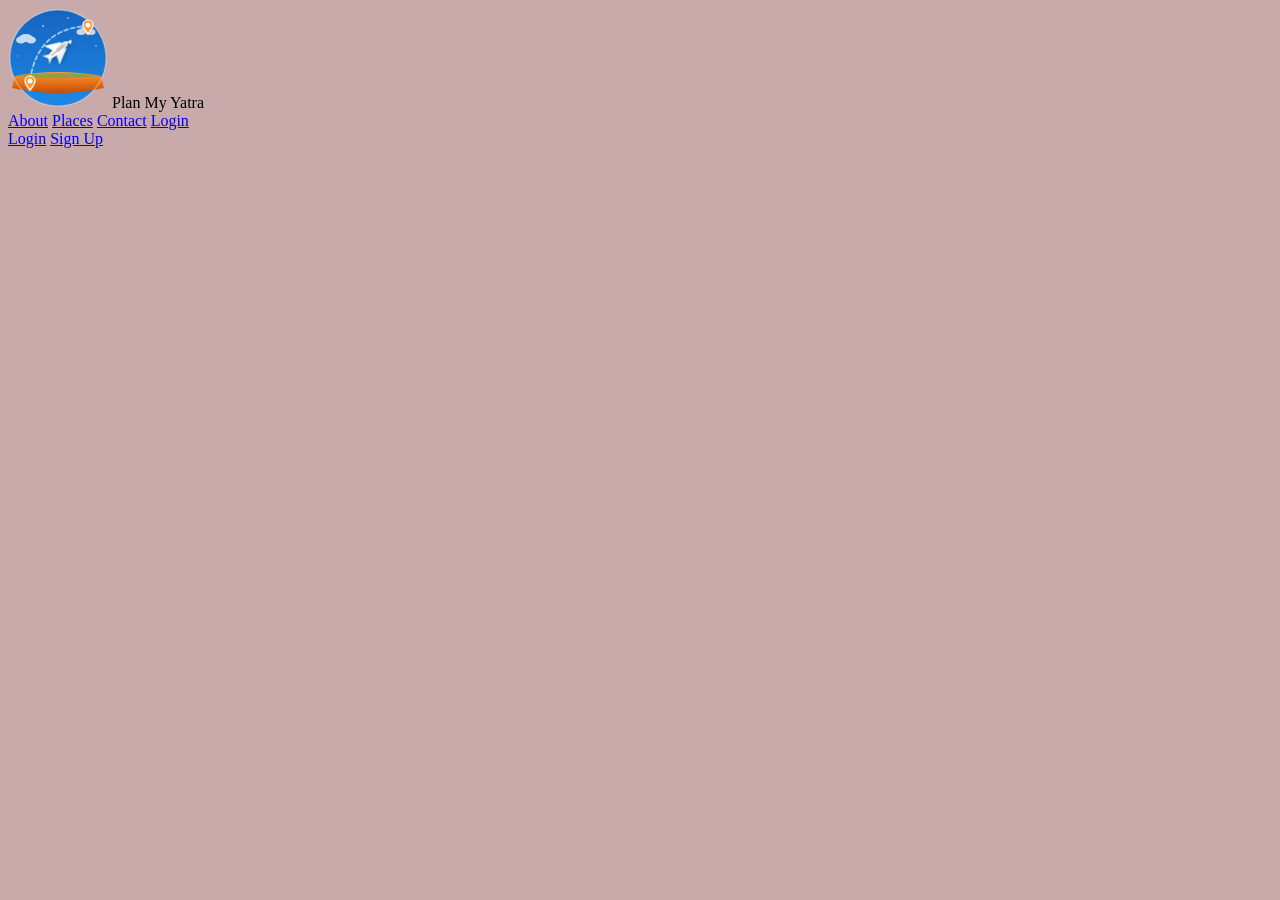
==== index.html @ 9a476115 "logo and heading added" ====
<!DOCTYPE html>
<html>
<head>
    <title>Home Page</title>
    <link rel="stylesheet" href="./css/style.css">
</head>
<body>
    <div>
        <div>
            <img class="main-logo-img" src="./images/main-logo.svg" alt="logo">
           <span class="main-heading">Plan My Yatra</span> 
        </div>

        <div>
            <a href="#">About</a>
            <a href="#">Places</a>
            <a href="#">Contact</a>
            <a href="#">Login</a>
        </div>

        <div>
            <a href="#">Login</a>
            <a href="#">Sign Up</a>
        </div>
    </div>
    
</body>
</html>
---- css/style.css ----
body{
    background-color: #C8AAAA;
    background-image: rgba(0, 0, 0, 0.5) rgba(0, 0, 0, 0.9) url(./../images/road-mountains.jpg);
    background-size: cover;
    background-attachment: fixed;

}
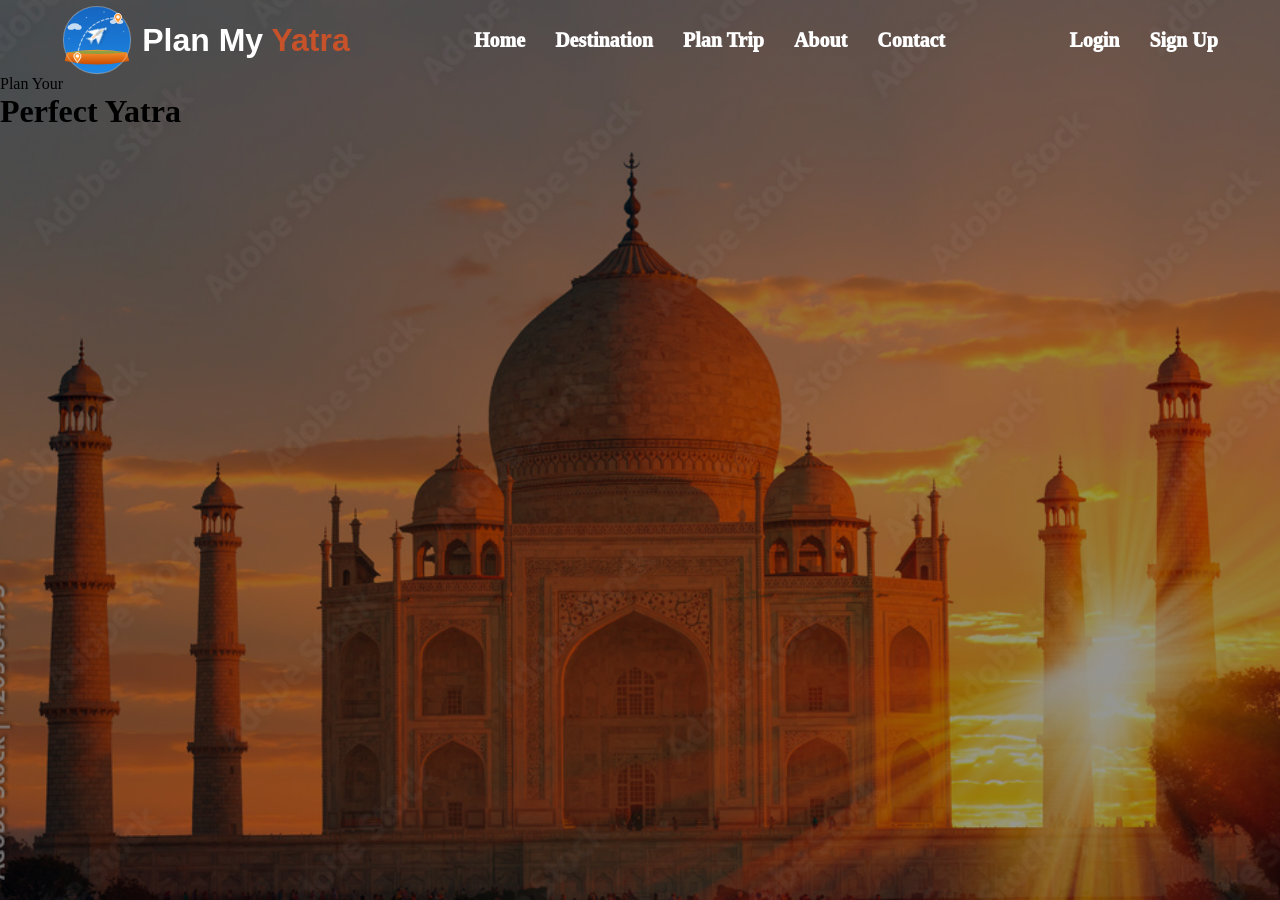
==== commit d5ac74a1: "background img added" ====
--- a/index.html
+++ b/index.html
@@ -3,26 +3,37 @@
 <head>
     <title>Home Page</title>
     <link rel="stylesheet" href="./css/style.css">
+    <link rel="stylesheet" href="./css/home.css">
+    <link rel="stylesheet" href="./css/navbar.css">
 </head>
 <body>
-    <div>
-        <div>
+    <div class="main-hero-section">
+    <div class="main-container">
+        <div class="img-container">
             <img class="main-logo-img" src="./images/main-logo.svg" alt="logo">
-           <span class="main-heading">Plan My Yatra</span> 
+         <h1 class="website-name">Plan My <span style="color: #c7522a;">Yatra</span> </h1>
         </div>
 
-        <div>
-            <a href="#">About</a>
-            <a href="#">Places</a>
-            <a href="#">Contact</a>
-            <a href="#">Login</a>
+        <div class="nav-menu">
+            <a class="menu" href="./index.html">Home</a>
+            <a class="menu" href="#">Destination</a>
+            <a class="menu" href="#">Plan Trip</a>
+            <a class="menu" href="#">About</a>
+            <a class="menu" href="#">Contact</a>
         </div>
 
-        <div>
-            <a href="#">Login</a>
-            <a href="#">Sign Up</a>
+        <div class="nav-menu">
+            <a class="menu" href="#">Login</a>
+            <a class="menu" href="#">Sign Up</a>
         </div>
     </div>
-    
+    <div>
+        <span> Plan Your </span><h1>Perfect Yatra</h1>
+    </div>
+ 
+    <div>
+
+        </div>
+    </div>
 </body>
 </html>
--- a/css/style.css
+++ b/css/style.css
@@ -1,7 +1,5 @@
 body{
-    background-color: #C8AAAA;
-    background-image: rgba(0, 0, 0, 0.5) rgba(0, 0, 0, 0.9) url(./../images/road-mountains.jpg);
-    background-size: cover;
-    background-attachment: fixed;
-
+  background-color: #FFFBF1;  
+  padding: 0;
+  margin: 0;
 }
--- a/css/home.css
+++ b/css/home.css
@@ -0,0 +1,25 @@
+/* .main-hero-section{
+    background-image: url(./../images/home-bg-img.jpg);
+    background-size: cover;
+    background-position: center;
+    height: 100vh;
+    width: 100%;
+    opacity: 0.6;
+} */
+*{
+  margin: 0;
+  padding: 0;
+  box-sizing: border-box;
+}
+
+body{
+  margin: 0;
+}
+
+.main-hero-section{
+    background: linear-gradient(rgba(0,0,0,0.4), rgba(0,0,0,0.4)),
+    url(./../images/home-bg-img.jpg);
+    background-size: cover;
+    background-position: center;
+    height: 100vh;
+}
--- a/css/navbar.css
+++ b/css/navbar.css
@@ -0,0 +1,41 @@
+.main-container{
+    display: flex;
+    flex-direction: row;
+    justify-content: space-around;
+    align-items: center;
+    padding-top: 5px;
+}
+
+.website-name{
+    font-weight: 700;
+    padding-left: 10px;
+    color: white;
+    font-family: 'Trebuchet MS', 'Lucida Sans Unicode', 'Lucida Grande', 'Lucida Sans', Arial, sans-serif;
+}
+
+.main-logo-img{
+    width: 70px;
+    height: 70px;
+   
+}
+
+.img-container{
+    display: flex;
+   flex-direction: row;
+   align-items: center;
+}
+
+
+.nav-menu{
+    display: flex;
+    flex-direction: row;
+    gap: 30px;
+   
+}
+
+.menu{
+    text-decoration: none;
+    color:white;
+    font-weight: 1000;
+    font-size: 20px;
+}
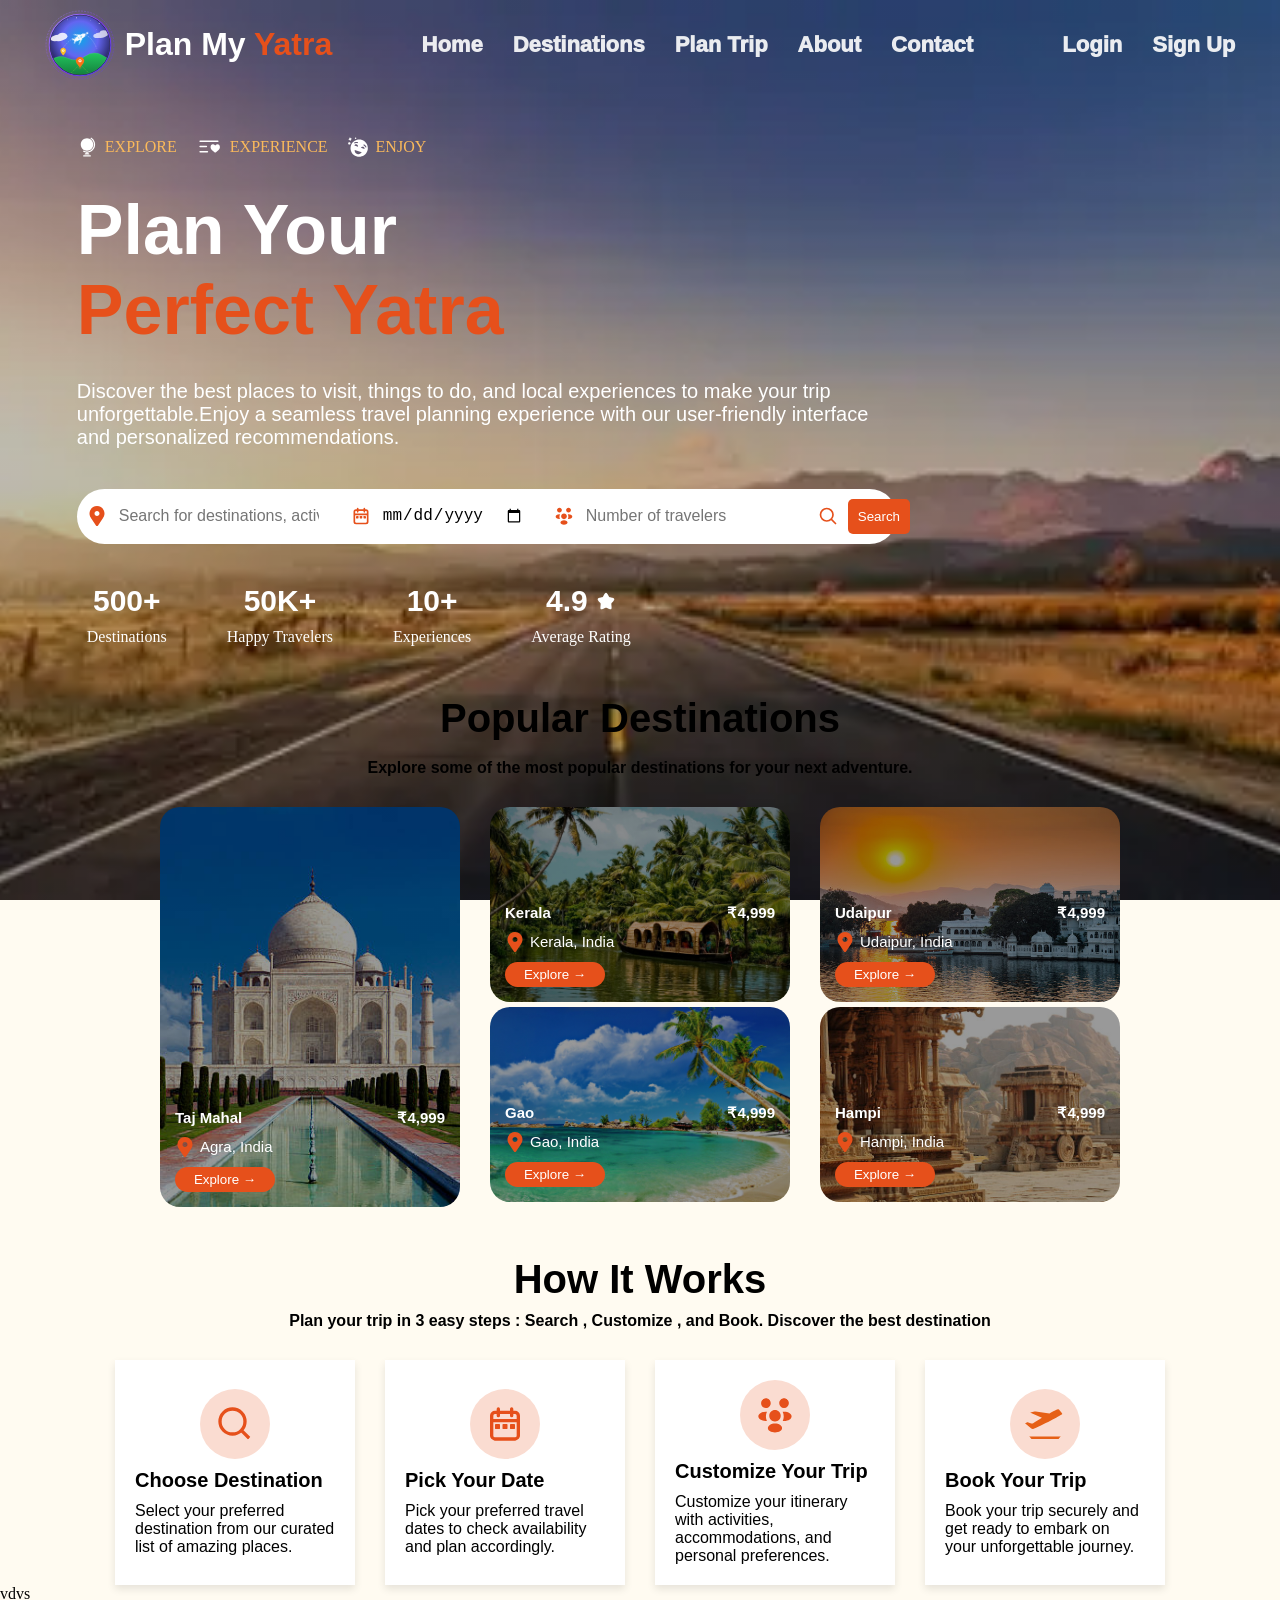
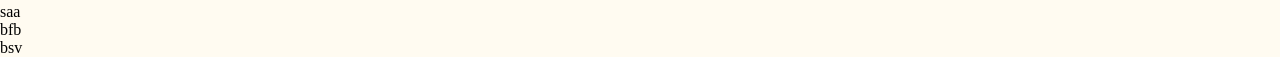
==== commit 5f07c0f0: "how it work section added" ====
--- a/index.html
+++ b/index.html
@@ -1,39 +1,313 @@
-<!DOCTYPE html>
+<!doctype html>
 <html>
-<head>
-    <title>Home Page</title>
-    <link rel="stylesheet" href="./css/style.css">
-    <link rel="stylesheet" href="./css/home.css">
-    <link rel="stylesheet" href="./css/navbar.css">
-</head>
-<body>
+  <head>
+    <title>Home</title>
+    <link rel="stylesheet" href="./css/style.css" />
+    <link rel="stylesheet" href="./css/home.css" />
+    <link rel="stylesheet" href="./css/navbar.css" />
+  </head>
+
+  <body>
     <div class="main-hero-section">
-    <div class="main-container">
+      <!-- Navbar -->
+      <div class="main-container">
         <div class="img-container">
-            <img class="main-logo-img" src="./images/main-logo.svg" alt="logo">
-         <h1 class="website-name">Plan My <span style="color: #c7522a;">Yatra</span> </h1>
+          <img
+            src="./images/plan_my_yatra_logo.svg"
+            alt="logo"
+            class="main-logo-img"
+          />
+          <h1 class="website-name">
+            Plan My <span style="color: #e6501b">Yatra</span>
+          </h1>
         </div>
 
         <div class="nav-menu">
-            <a class="menu" href="./index.html">Home</a>
-            <a class="menu" href="#">Destination</a>
-            <a class="menu" href="#">Plan Trip</a>
-            <a class="menu" href="#">About</a>
-            <a class="menu" href="#">Contact</a>
+          <a href="./index.html" class="menu">Home</a>
+          <a href="./pages/destinations.html" class="menu">Destinations</a>
+          <a href="" class="menu">Plan Trip</a>
+          <a href="" class="menu">About</a>
+          <a href="" class="menu">Contact</a>
         </div>
 
         <div class="nav-menu">
-            <a class="menu" href="#">Login</a>
-            <a class="menu" href="#">Sign Up</a>
-        </div>
+          <a href="" class="menu">Login</a>
+          <a href="" class="menu">Sign Up</a>
+        </div>
+      </div>
+
+      <!-- Main Content -->
+      <div class="main-content">
+        <div class="highlighted-main-content">
+          <span class="highlighted-text"
+            ><img src="./images/explore.svg" height="20px" alt="Explore Icon" />
+            EXPLORE</span
+          >
+          <span class="highlighted-text"
+            ><img
+              src="./images/exprience.svg"
+              height="25px"
+              alt="Experience Icon"
+            />
+            EXPERIENCE</span
+          >
+          <span class="highlighted-text"
+            ><img src="./images/enjoy.svg" height="20px" alt="Enjoy Icon" />
+            ENJOY</span
+          >
+        </div>
+
+        <div class="sub-content">
+          <span class="heading-1">Plan Your</span>
+          <br />
+          Perfect Yatra
+        </div>
+
+        <div class="main-info">
+          Discover the best places to visit, things to do, and local experiences
+          to make your trip unforgettable.Enjoy a seamless travel planning
+          experience with our user-friendly interface and personalized
+          recommendations.
+        </div>
+
+        <div class="destination-container">
+          <div class="destination-container-items">
+            <img src="./images/location.svg" height="20px" alt="location" />
+            <input
+              class="destination-input"
+              type="text"
+              placeholder="Search for destinations, activities, or experiences"
+            />
+          </div>
+
+          <div class="destination-container-items">
+            <img src="./images/date.svg" height="20px" alt="calendar" />
+            <input class="destination-input" type="date" />
+          </div>
+
+          <div class="destination-container-items">
+            <img src="./images/people.svg" height="20px" alt="people" />
+            <input
+              class="destination-input"
+              type="number"
+              placeholder="Number of travelers"
+            />
+          </div>
+
+          <div class="destination-container-items">
+            <img src="./images/search.svg" height="20px" alt="search" />
+            <button class="btn-search">Search</button>
+          </div>
+        </div>
+
+        <div class="recommendations">
+          <div class="recommendations-items">
+            <span class="recommendations-count">500+</span>
+            <span>Destinations</span>
+          </div>
+
+          <div class="recommendations-items">
+            <span class="recommendations-count">50K+</span>
+            <span>Happy Travelers</span>
+          </div>
+
+          <div class="recommendations-items">
+            <span class="recommendations-count">10+</span>
+            <span>Experiences</span>
+          </div>
+
+          <div class="recommendations-items">
+            <span class="recommendations-count">
+              4.9 <img src="./images/rating.svg" height="20px" alt="star" />
+            </span>
+            <span>Average Rating</span>
+          </div>
+        </div>
+      </div>
+
+      <!-- Destinations Section -->
+
+      <div class="destinations-section">
+        <span class="destinations-section-heading">Popular Destinations</span>
+        <br />
+        <span
+          >Explore some of the most popular destinations for your next
+          adventure.</span
+        >
+
+        <div class="destinations-section-container">
+          <div class="destinations-section-items-1">
+            <div class="card-info">
+              <div class="card-top-info">
+                <span class="card-name">Taj Mahal</span>
+                <span class="card-prize">₹4,999</span>
+              </div>
+              <div class="card-bottom-info">
+                <img src="./images/location.svg" alt="Location" height="20px" />
+                <span>Agra, India</span>
+              </div>
+              <button class="btn-book">Explore →</button>
+            </div>
+          </div>
+
+          <div class="destinations-section-items-2">
+            <div class="destinations-section-items-2-sub-1">
+              <div class="card-info">
+                <div class="card-top-info">
+                  <span class="card-name">Kerala</span>
+                  <span class="card-prize">₹4,999</span>
+                </div>
+                <div class="card-bottom-info">
+                  <img
+                    src="./images/location.svg"
+                    alt="Location"
+                    height="20px"
+                  />
+                  <span>Kerala, India</span>
+                </div>
+                <button class="btn-book">Explore →</button>
+              </div>
+            </div>
+
+            <div class="destinations-section-items-2-sub-2">
+              <div class="card-info">
+                <div class="card-top-info">
+                  <span class="card-name">Gao</span>
+                  <span class="card-prize">₹4,999</span>
+                </div>
+                <div class="card-bottom-info">
+                  <img
+                    src="./images/location.svg"
+                    alt="Location"
+                    height="20px"
+                  />
+                  <span>Gao, India</span>
+                </div>
+                <button class="btn-book">Explore →</button>
+              </div>
+            </div>
+          </div>
+
+          <div class="destination-container-items-3">
+            <div class="destinations-section-items-3-sub-1">
+              <div class="card-info">
+                <div class="card-top-info">
+                  <span class="card-name">Udaipur</span>
+                  <span class="card-prize">₹4,999</span>
+                </div>
+                <div class="card-bottom-info">
+                  <img
+                    src="./images/location.svg"
+                    alt="Location"
+                    height="20px"
+                  />
+                  <span>Udaipur, India</span>
+                </div>
+                <button class="btn-book">Explore →</button>
+              </div>
+            </div>
+            <div class="destinations-section-items-3-sub-2">
+              <div class="card-info">
+                <div class="card-top-info">
+                  <span class="card-name">Hampi</span>
+                  <span class="card-prize">₹4,999</span>
+                </div>
+                <div class="card-bottom-info">
+                  <img
+                    src="./images/location.svg"
+                    alt="Location"
+                    height="20px"
+                  />
+                  <span>Hampi, India</span>
+                </div>
+                <button class="btn-book">Explore →</button>
+              </div>
+            </div>
+          </div>
+        </div>
+      </div>
+
+      <!-- how its work section -->
+      <div class="work-section-container">
+        <span class="work-section-heading">How It Works</span>
+        <span class="work-section-description"
+          >Plan your trip in 3 easy steps : Search , Customize , and Book.
+          Discover the best destination</span
+        >
+
+        <div class="work-section-card-container">
+          <div class="work-section-card-container-item">
+            <div class="work-section-card">
+              <img
+                src="./images/search.svg"
+                alt="Search"
+                height="40px"
+                class="work-section-img"
+              />
+            </div>
+            <span class="work-card-heading">Choose Destination</span>
+            <span
+              >Select your preferred destination from our curated list of
+              amazing places.</span
+            >
+          </div>
+
+          <div class="work-section-card-container-item">
+            <div class="work-section-card">
+              <img
+                src="./images/date.svg"
+                alt="Search"
+                height="40px"
+                class="work-section-img"
+              />
+            </div>
+            <span class="work-card-heading">Pick Your Date</span>
+            <span
+              >Pick your preferred travel dates to check availability and plan
+              accordingly.</span
+            >
+          </div>
+
+          <div class="work-section-card-container-item">
+            <div class="work-section-card">
+              <img
+                src="./images/people.svg"
+                alt="Search"
+                height="40px"
+                class="work-section-img"
+              />
+            </div>
+            <span class="work-card-heading">Customize Your Trip</span>
+            <span
+              >Customize your itinerary with activities, accommodations, and
+              personal preferences.</span
+            >
+          </div>
+
+          <div class="work-section-card-container-item">
+            <div class="work-section-card">
+              <img
+                src="./images/book-trip.svg"
+                alt="Search"
+                height="40px"
+                class="work-section-img"
+              />
+            </div>
+            <span class="work-card-heading">Book Your Trip</span>
+            <span
+              >Book your trip securely and get ready to embark on your
+              unforgettable journey.</span>
+          </div>
+        </div>
+      </div>
+
+      <!-- footer -->
+       <div class="footer-main-container">
+        <div>vdvs</div>
+        <div>saa</div>
+        <div>bfb</div>
+        <div>bsv</div>
+       </div>
     </div>
-    <div>
-        <span> Plan Your </span><h1>Perfect Yatra</h1>
-    </div>
- 
-    <div>
-
-        </div>
-    </div>
-</body>
-</html>+  </body>
+</html>
--- a/css/home.css
+++ b/css/home.css
@@ -1,25 +1,303 @@
-/* .main-hero-section{
-    background-image: url(./../images/home-bg-img.jpg);
+.main-hero-section {
+    background-image: linear-gradient(rgba(0, 0, 0, 0.2), rgba(0, 0, 0, 0.3)), url(./../images/home-bg-img.webp);
     background-size: cover;
     background-position: center;
     height: 100vh;
+}
+
+.main-content {
+    margin-left: 6%;
+    margin-top: 50px;
+}
+
+.highlighted-main-content {
+    color: #FAB95B;
+    display: flex;
+    flex-direction: row;
+    margin-bottom: 30px;
+}
+
+.highlighted-text {
+    padding-right: 20px;
+    display: flex;
+    flex-direction: row;
+    align-items: center;
+    gap: 8px;
+}
+
+
+.sub-content {
+    font-size: 70px;
+    color: #E6501B;
+    font-family: 'Trebuchet MS', 'Lucida Sans Unicode', 'Lucida Grande', 'Lucida Sans', Arial, sans-serif;
+    font-weight: 900;
+    margin-bottom: 30px;
+}
+
+.heading-1 {
+    color: white;
+}
+
+.main-info {
+    color: white;
+    font-size: 20px;
+    width: 800px;
+    font-family: 'Trebuchet MS', 'Lucida Sans Unicode', 'Lucida Grande', 'Lucida Sans', Arial, sans-serif;
+}
+
+.destination-container {
+    display: flex;
+    flex-direction: row;
+    justify-content: space-evenly;
+    gap: 30px;
+    margin-top: 40px;
+    width: 800px;
+    background-color: white;
+    padding: 10px;
+    border-radius: 30px;
+}
+
+.destination-container-items {
+    display: flex;
+    flex-direction: row;
+    align-items: center;
+    gap: 10px;
+}
+
+.destination-input {
+    border: none;
+    outline: none;
+    font-size: 16px;
+}
+
+.btn-search {
+    background-color: #E6501B;
+    color: white;
+    border: none;
+    padding: 10px 10px;
+    border-radius: 5px;
+    cursor: pointer;
+}
+
+.recommendations {
+    margin-top: 30px;
+    color: white;
+    display: flex;
+    flex-direction: row;
+    align-items: center;
+    gap: 50px;
+}
+
+.recommendations-items {
+    display: flex;
+    flex-direction: column;
+    align-items: center;
+    gap: 10px;
+    margin-top: 10px;
+    margin-left: 10px;
+}
+
+.recommendations-count {
+    font-size: 30px;
+    font-weight: 700;
+    font-family: 'Trebuchet MS', 'Lucida Sans Unicode', 'Lucida Grande', 'Lucida Sans', Arial, sans-serif;
+}
+
+.destinations-section {
+    display: flex;
+    flex-direction: column;
+    align-items: center;
+    margin-top: 50px;
+    font-weight: 700;
+    font-family: 'Trebuchet MS', 'Lucida Sans Unicode', 'Lucida Grande', 'Lucida Sans', Arial, sans-serif;
+}
+
+.destinations-section-heading {
+    font-size: 40px;
+}
+
+.destinations-section-container {
+    display: flex;
+    flex-direction: row;
+    gap: 30px;
+    margin-top: 30px;
+}
+
+.destinations-section-items-1 {
+    background-image: linear-gradient(rgba(0, 0, 0, 0.4), rgba(0, 0, 0, 0.4)), url(./../images/tajmahal-bg-img.jpg);
+    background-size: cover;
+    background-position: center;
+    width: 300px;
+    height: 400px;
+    border-radius: 20px;
+    display: flex;
+    flex-direction: column;
+    justify-content: flex-end;
+}
+
+.card-info {
+    /* width: 100%; */
+    padding: 15px;
+    display: flex;
+    flex-direction: column;
+    gap: 10px;
+}
+
+.card-top-info {
+    display: flex;
+    flex-direction: row;
+    gap: 10px;
+    justify-content: space-between;
+}
+
+.card-name {
+    color: white;
+    font-size: 15px;
+    font-weight: 700;
+}
+
+.card-prize {
+    color: white;
+    font-size: 15px;
+    font-weight: 700;
+    /* padding-right: 30px; */
+}
+
+.card-bottom-info {
+    color: white;
+    font-size: 15px;
+    display: flex;
+    align-items: center;
+    gap: 5px;
+    font-weight: 400;
+}
+
+.btn-book {
+    background-color: #E6501B;
+    color: white;
+    border: none;
+    cursor: pointer;
+    padding: 5px 15px;
+    width: 100px;
+    border-radius: 20px;
+}
+
+.destinations-section-items-2 {
+    display: flex;
+    flex-direction: column;
+    gap: 5px;
+
+}
+
+.destinations-section-items-2-sub-1 {
+    background-image: linear-gradient(rgba(0, 0, 0, 0.4), rgba(0, 0, 0, 0.4)), url(./../images/kerala.avif);
+    background-size: cover;
+    background-position: center;
+    width: 300px;
+    height: 195px;
+    border-radius: 20px;
+    display: flex;
+    flex-direction: column;
+    justify-content: flex-end;
+}
+
+.destinations-section-items-2-sub-2 {
+    background-image: linear-gradient(rgba(0, 0, 0, 0.4), rgba(0, 0, 0, 0.4)), url(./../images/goa.jpg);
+    background-size: cover;
+    background-position: center;
+    width: 300px;
+    height: 195px;
+    border-radius: 20px;
+    display: flex;
+    flex-direction: column;
+    justify-content: flex-end;
+}
+
+.destination-container-items-3 {
+    display: flex;
+    flex-direction: column;
+    gap: 5px;
+}
+
+.destinations-section-items-3-sub-1 {
+    background-image: linear-gradient(rgba(0, 0, 0, 0.4), rgba(0, 0, 0, 0.4)), url(./../images/udaipur.jpg);
+    background-size: cover;
+    background-position: center;
+    width: 300px;
+    height: 195px;
+    border-radius: 20px;
+    display: flex;
+    flex-direction: column;
+    justify-content: flex-end;
+}
+
+.destinations-section-items-3-sub-2 {
+    background-image: linear-gradient(rgba(0, 0, 0, 0.4), rgba(0, 0, 0, 0.4)), url(./../images/hampi.jpg);
+    background-size: cover;
+    background-position: center;
+    width: 300px;
+    height: 195px;
+    border-radius: 20px;
+    display: flex;
+    flex-direction: column;
+    justify-content: flex-end;
+}
+
+.work-section-container{
+    display: flex;
+    flex-direction: column;
+    align-items: center;
+    margin-top: 50px;
+    
+    font-family: 'Trebuchet MS', 'Lucida Sans Unicode', 'Lucida Grande', 'Lucida Sans', Arial, sans-serif;
+}
+.work-section-heading{
+    font-size: 40px;
+    font-weight: 700;
+}
+.work-section-description{
+    margin-top: 10px;
+    font-weight: 700;
+}
+
+.work-section-card-container{
+    display: flex;
+    flex-direction: row;
+    justify-content: space-evenly;
+    gap: 30px;
+    margin-top: 30px;
+    margin-left: 100px;
+    margin-right: 100px;
+}
+.work-card-heading{
+    font-size: 20px;
+    font-weight: 700;
+}
+.work-section-card-container-item{
+    display: flex;
+    flex-direction: column;
+    justify-content: center;
+    gap: 10px;
+    background-color: white;
+    padding: 20px;
+    /* height: 200px; */
+    width: 200px;
+    box-shadow: 0px 4px 8px rgba(0, 0, 0, 0.1) ;
+}
+.work-section-card-container-item:hover{
+    border: 1px solid #E6501B;
+    transition: border 0.6s ease;
+}
+
+.work-section-card{
     width: 100%;
-    opacity: 0.6;
-} */
-*{
-  margin: 0;
-  padding: 0;
-  box-sizing: border-box;
-}
-
-body{
-  margin: 0;
-}
-
-.main-hero-section{
-    background: linear-gradient(rgba(0,0,0,0.4), rgba(0,0,0,0.4)),
-    url(./../images/home-bg-img.jpg);
-    background-size: cover;
-    background-position: center;
-    height: 100vh;
-}+    display: flex;
+    flex-direction: row;
+    justify-content: center;
+}
+.work-section-img{
+    background-color: #fadcd1;
+    padding: 15px;
+    border-radius: 50%;
+}
+
--- a/css/navbar.css
+++ b/css/navbar.css
@@ -8,34 +8,33 @@
 
 .website-name{
     font-weight: 700;
+    font-family: 'Trebuchet MS', 'Lucida Sans Unicode', 'Lucida Grande', 'Lucida Sans', Arial, sans-serif;
     padding-left: 10px;
     color: white;
-    font-family: 'Trebuchet MS', 'Lucida Sans Unicode', 'Lucida Grande', 'Lucida Sans', Arial, sans-serif;
 }
 
 .main-logo-img{
     width: 70px;
     height: 70px;
-   
 }
 
 .img-container{
     display: flex;
-   flex-direction: row;
-   align-items: center;
+    flex-direction: row;
+    align-items: center;
 }
-
 
 .nav-menu{
     display: flex;
     flex-direction: row;
     gap: 30px;
-   
 }
 
 .menu{
     text-decoration: none;
-    color:white;
+    color: white;
     font-weight: 1000;
-    font-size: 20px;
+    font-size: 22px;
+    opacity: 0.9;
+    font-family: 'Trebuchet MS', 'Lucida Sans Unicode', 'Lucida Grande', 'Lucida Sans', Arial, sans-serif;
 }
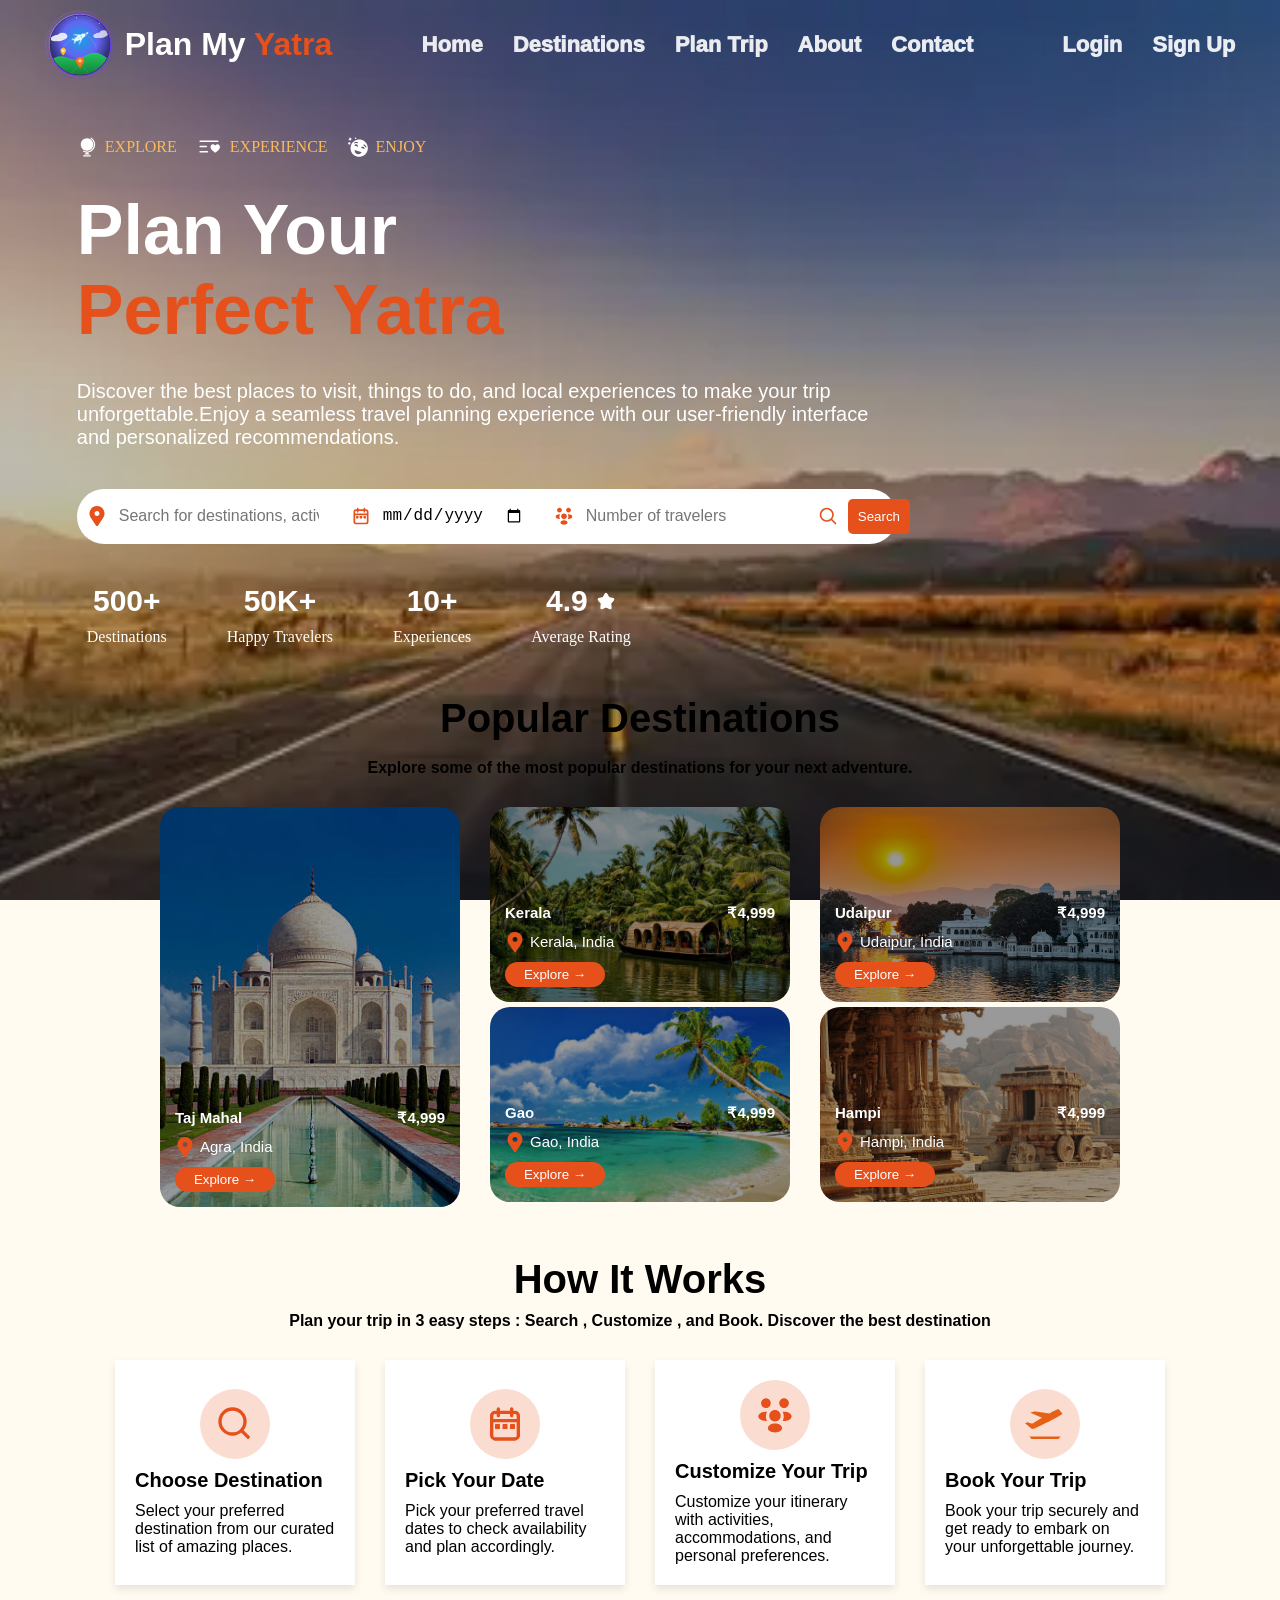
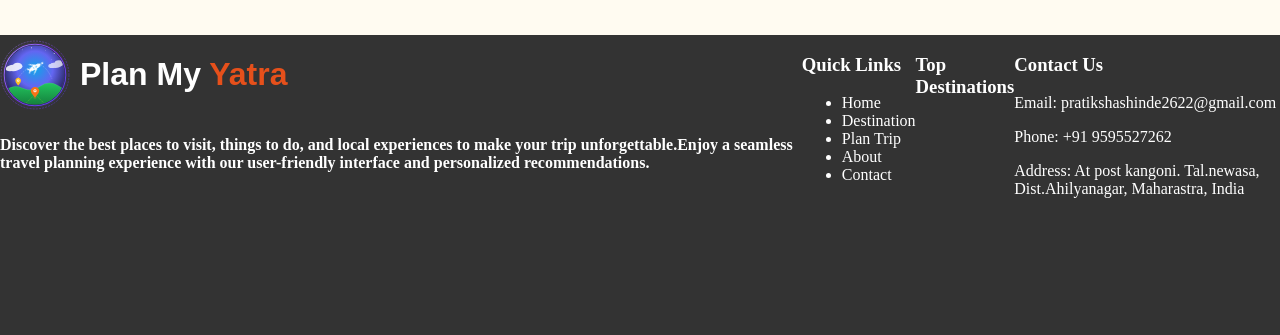
==== commit 4273bdc3: "footer structure created" ====
--- a/index.html
+++ b/index.html
@@ -5,6 +5,7 @@
     <link rel="stylesheet" href="./css/style.css" />
     <link rel="stylesheet" href="./css/home.css" />
     <link rel="stylesheet" href="./css/navbar.css" />
+    <link rel="stylesheet" href="./css/footer.css">
   </head>
 
   <body>
@@ -303,10 +304,45 @@
 
       <!-- footer -->
        <div class="footer-main-container">
-        <div>vdvs</div>
-        <div>saa</div>
-        <div>bfb</div>
-        <div>bsv</div>
+        <div>
+           <div class="img-container">
+          <img
+            src="./images/plan_my_yatra_logo.svg"
+            alt="logo"
+            class="main-logo-img"
+          />
+          <h1 class="website-name">
+            Plan My <span style="color: #e6501b">Yatra</span>
+          </h1>
+        </div>
+        <h4>Discover the best places to visit, things to do, and local experiences
+          to make your trip unforgettable.Enjoy a seamless travel planning
+          experience with our user-friendly interface and personalized
+          recommendations.</h4>
+
+        </div>
+        <div>
+          <h3>Quick Links</h3>
+          <ul>
+            <li><a class="footer-links" href="./index.html">Home</a></li>
+            <li><a class="footer-links" href="./pages/destination.html">Destination</a></li>
+            <li><a class="footer-links" href="#">Plan Trip</a></li>
+            <li><a class="footer-links" href="#">About</a></li>
+            <li><a class="footer-links" href="#">Contact</a></li>
+          </ul>
+        </div>
+        <div>
+          <h3>Top Destinations</h3>
+          <ul>
+
+          </ul>
+        </div>
+        <div>
+          <h3>Contact Us</h3>
+          <p>Email: <a class="footer-links" href="mailto:pratikshashinde2622@gmail.com">pratikshashinde2622@gmail.com</a></p>
+          <p>Phone: <a class="footer-links" href="tel:+919595527262">+91 9595527262</a></p>
+          <p>Address: <a class="footer-links" href="">At post kangoni. Tal.newasa, Dist.Ahilyanagar, Maharastra, India</a></p>
+        </div>
        </div>
     </div>
   </body>
--- a/css/footer.css
+++ b/css/footer.css
@@ -0,0 +1,16 @@
+.footer-main-container{
+    width: 100%;
+    height: 300px;
+    background-color: #333;
+    color: white;
+    display: flex;
+    flex-direction: row;
+    justify-content: space-evenly;
+    margin-top: 50px;
+  
+}
+
+.footer-links{
+    text-decoration: none;
+    color: white;
+}
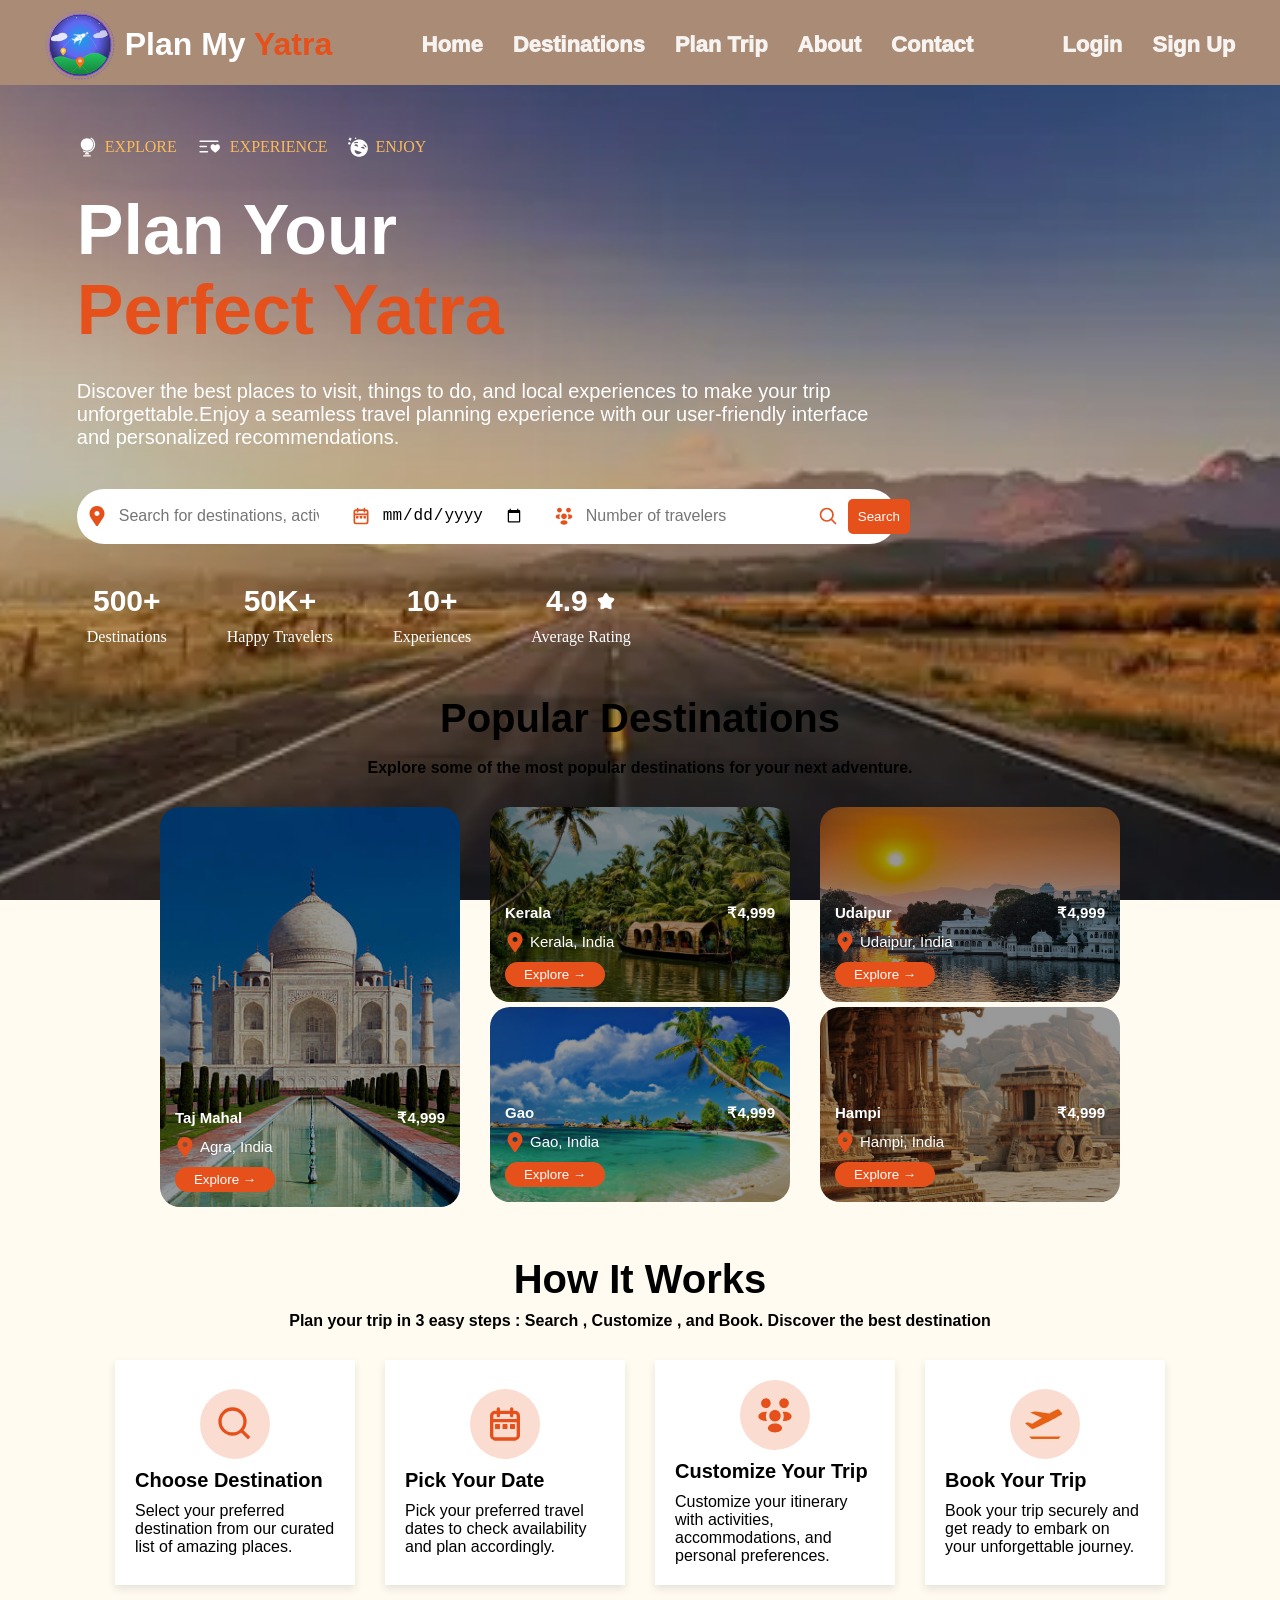
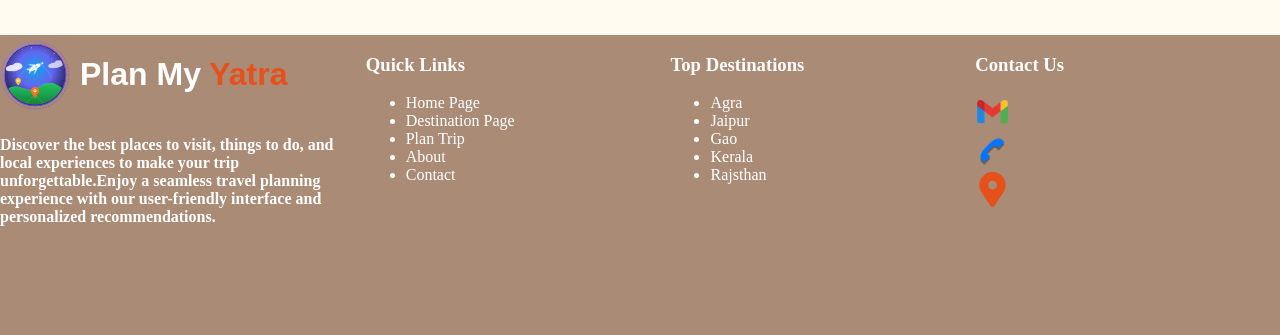
==== commit c9c1c15f: "push" ====
--- a/index.html
+++ b/index.html
@@ -14,7 +14,7 @@
       <div class="main-container">
         <div class="img-container">
           <img
-            src="./images/plan_my_yatra_logo.svg"
+            src="./../images/plan_my_yatra_logo.svg"
             alt="logo"
             class="main-logo-img"
           />
@@ -25,15 +25,15 @@
 
         <div class="nav-menu">
           <a href="./index.html" class="menu">Home</a>
-          <a href="./pages/destinations.html" class="menu">Destinations</a>
-          <a href="" class="menu">Plan Trip</a>
-          <a href="" class="menu">About</a>
-          <a href="" class="menu">Contact</a>
+          <a href="./pages/destination.html" class="menu">Destinations</a>
+          <a href="./pages/plan_trip.html" class="menu">Plan Trip</a>
+          <a href="./pages/about.html" class="menu">About</a>
+          <a href="./pages/contact.html" class="menu">Contact</a>
         </div>
 
         <div class="nav-menu">
-          <a href="" class="menu">Login</a>
-          <a href="" class="menu">Sign Up</a>
+          <a href="./pages/login.html" class="menu">Login</a>
+          <a href="./pages/signup.html" class="menu">Sign Up</a>
         </div>
       </div>
 
@@ -303,47 +303,72 @@
       </div>
 
       <!-- footer -->
+
+      <!-- main logo n heading -->
        <div class="footer-main-container">
-        <div>
-           <div class="img-container">
-          <img
-            src="./images/plan_my_yatra_logo.svg"
-            alt="logo"
-            class="main-logo-img"
-          />
+          <div class="footer-menu-container">
+
+        <div class="footer-child-item-1">
+              <div class="img-container">
+               <img
+               src="./images/plan_my_yatra_logo.svg"
+                alt="logo"
+               class="main-logo-img" />
           <h1 class="website-name">
-            Plan My <span style="color: #e6501b">Yatra</span>
-          </h1>
+            Plan My <span style="color: #e6501b">Yatra</span> </h1>
         </div>
         <h4>Discover the best places to visit, things to do, and local experiences
           to make your trip unforgettable.Enjoy a seamless travel planning
           experience with our user-friendly interface and personalized
           recommendations.</h4>
-
-        </div>
-        <div>
-          <h3>Quick Links</h3>
-          <ul>
-            <li><a class="footer-links" href="./index.html">Home</a></li>
-            <li><a class="footer-links" href="./pages/destination.html">Destination</a></li>
-            <li><a class="footer-links" href="#">Plan Trip</a></li>
-            <li><a class="footer-links" href="#">About</a></li>
-            <li><a class="footer-links" href="#">Contact</a></li>
-          </ul>
-        </div>
-        <div>
-          <h3>Top Destinations</h3>
-          <ul>
-
-          </ul>
-        </div>
-        <div>
-          <h3>Contact Us</h3>
-          <p>Email: <a class="footer-links" href="mailto:pratikshashinde2622@gmail.com">pratikshashinde2622@gmail.com</a></p>
-          <p>Phone: <a class="footer-links" href="tel:+919595527262">+91 9595527262</a></p>
-          <p>Address: <a class="footer-links" href="">At post kangoni. Tal.newasa, Dist.Ahilyanagar, Maharastra, India</a></p>
-        </div>
+          </div>
+
+          <!-- quick links -->
+          <div class="footer-child-item">
+            <h3>Quick Links</h3>
+            <ul>
+              <li><a class="footer-links" href="./index.html">Home Page</a></li>
+              <li><a class="footer-links" href="./pages/destination.html">Destination Page</a></li>
+              <li><a class="footer-links" href="./pages/plan_trip.html">Plan Trip</a></li>
+              <li><a class="footer-links" href="./pages/about.html">About</a></li>
+              <li><a class="footer-links" href="./pages/contact.html">Contact</a></li>
+
+            </ul>
+          </div>
+
+          <div class="footer-child-item">
+            <h3>Top Destinations</h3>
+              <ul>
+              <li><a class="footer-links" href="#">Agra</a></li>
+              <li><a class="footer-links" href="#">Jaipur</a></li>
+              <li><a class="footer-links" href="#">Gao</a></li>
+              <li><a class="footer-links" href="#">Kerala</a></li>
+              <li><a class="footer-links" href="#">Rajsthan</a></li>
+              </ul>
+          </div>
+
+          <div class="footer-child-item">
+            <h3>Contact Us</h3>
+           <div class="email-box">
+            <a class="footer-links" href="mailto:pratikshashinde2622@gmail.com">
+           <img src="./images/gmail-logo.png" alt="logo" width="35px">
+    </a>
+</div>
+           <div class="email-box">
+            <a class="footer-links" href="tel:+919595527262">
+           <img src="./images/call-logo.png" alt="logo" width="35px">
+    </a>
+</div>
+                    <div class="email-box">
+            <a class="footer-links" href="">
+           <img src="./images/location.svg" alt="logo" width="35px">
+    </a>
+</div>
+           
+
+          </div>
+
        </div>
-    </div>
+  
   </body>
 </html>
--- a/css/navbar.css
+++ b/css/navbar.css
@@ -4,6 +4,7 @@
     justify-content: space-around;
     align-items: center;
     padding-top: 5px;
+    background-color: #A98B76;
 }
 
 .website-name{
--- a/css/footer.css
+++ b/css/footer.css
@@ -1,16 +1,32 @@
 .footer-main-container{
     width: 100%;
     height: 300px;
-    background-color: #333;
-    color: white;
-    display: flex;
-    flex-direction: row;
-    justify-content: space-evenly;
+    background-color: #A98B76;
+    color: #fff;
     margin-top: 50px;
-  
 }
+
 
 .footer-links{
     text-decoration: none;
-    color: white;
+    color: #fff;
+}
+
+.footer-menu-container{
+    display: flex;
+    flex-direction: row;
+    justify-content: space-around;
+}
+
+.footer-child-item{
+    width: 25%;
+}
+.footer-child-item-1{
+    width: 30%;
+}
+
+.email-box {
+   display: flex;        /* same line */
+    align-items: center;  /* vertically center */
+    gap: 10px;            /* space between logo & text */
 }
